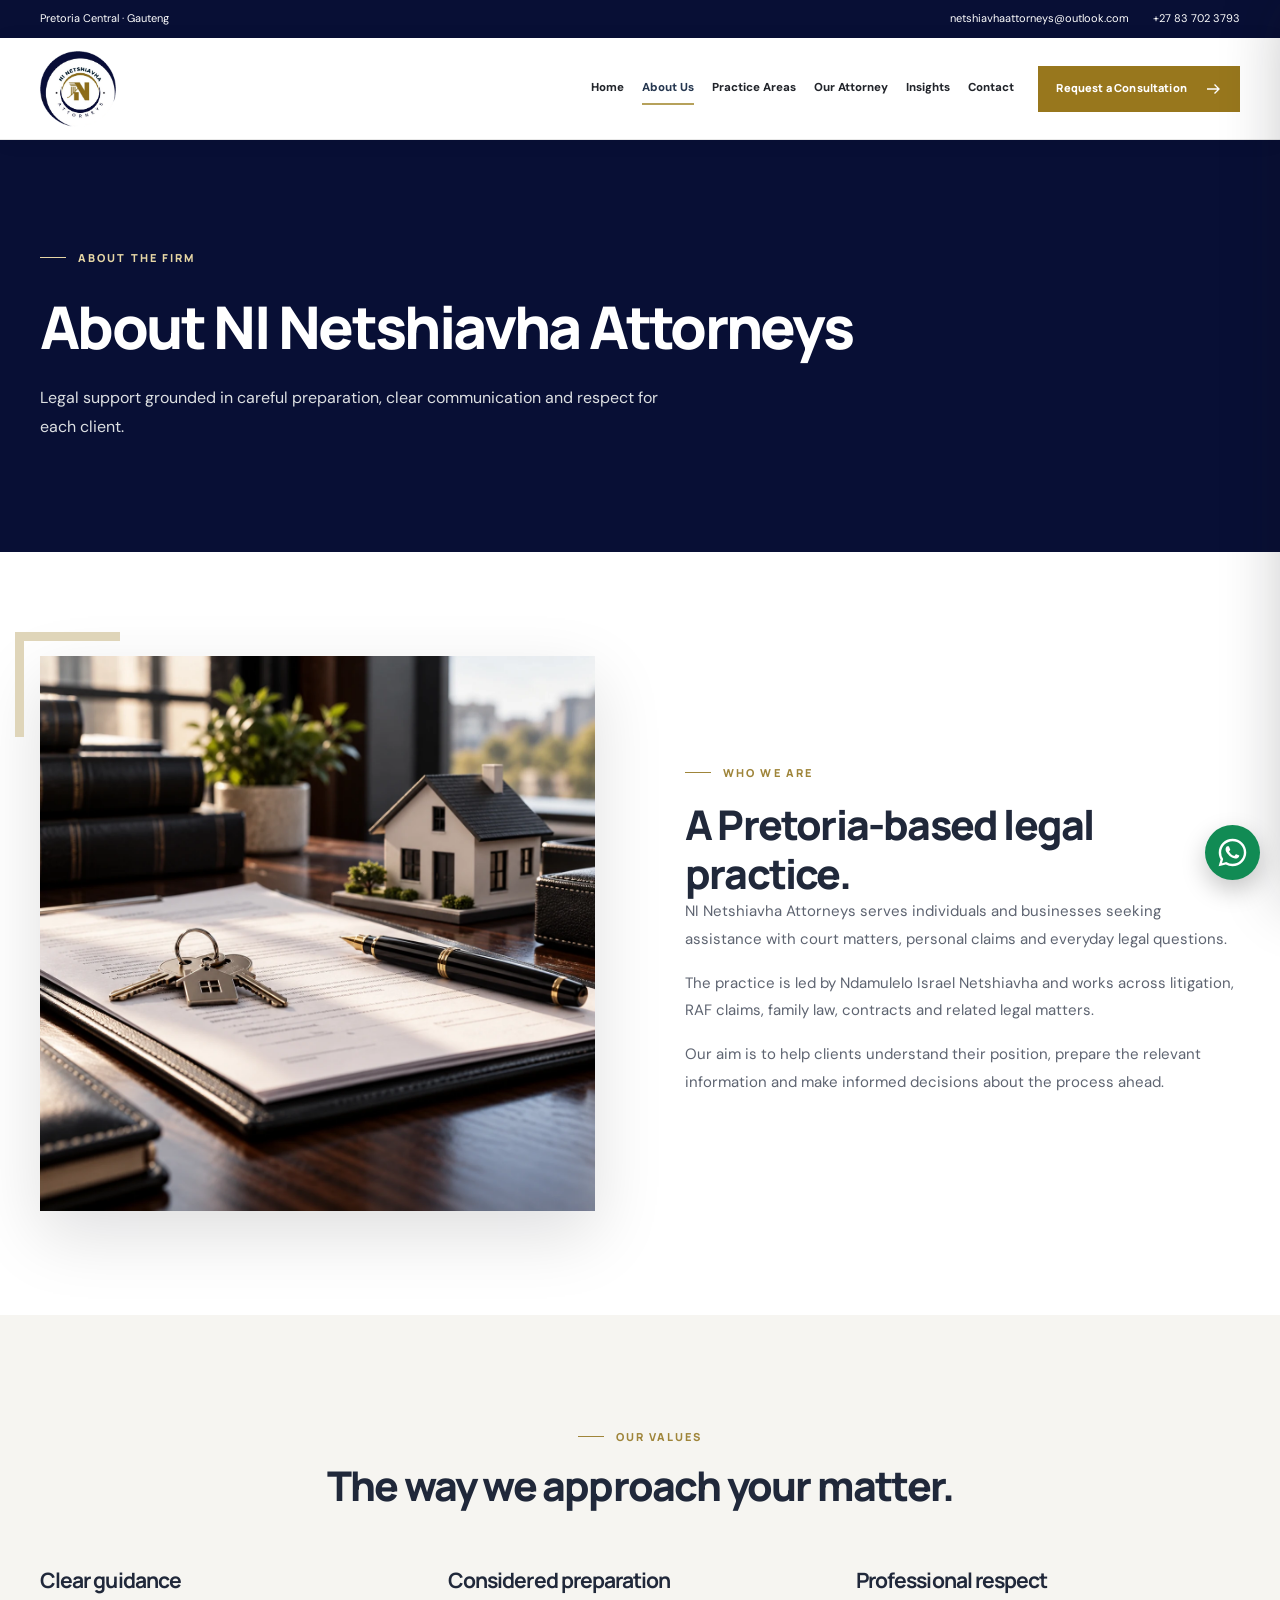
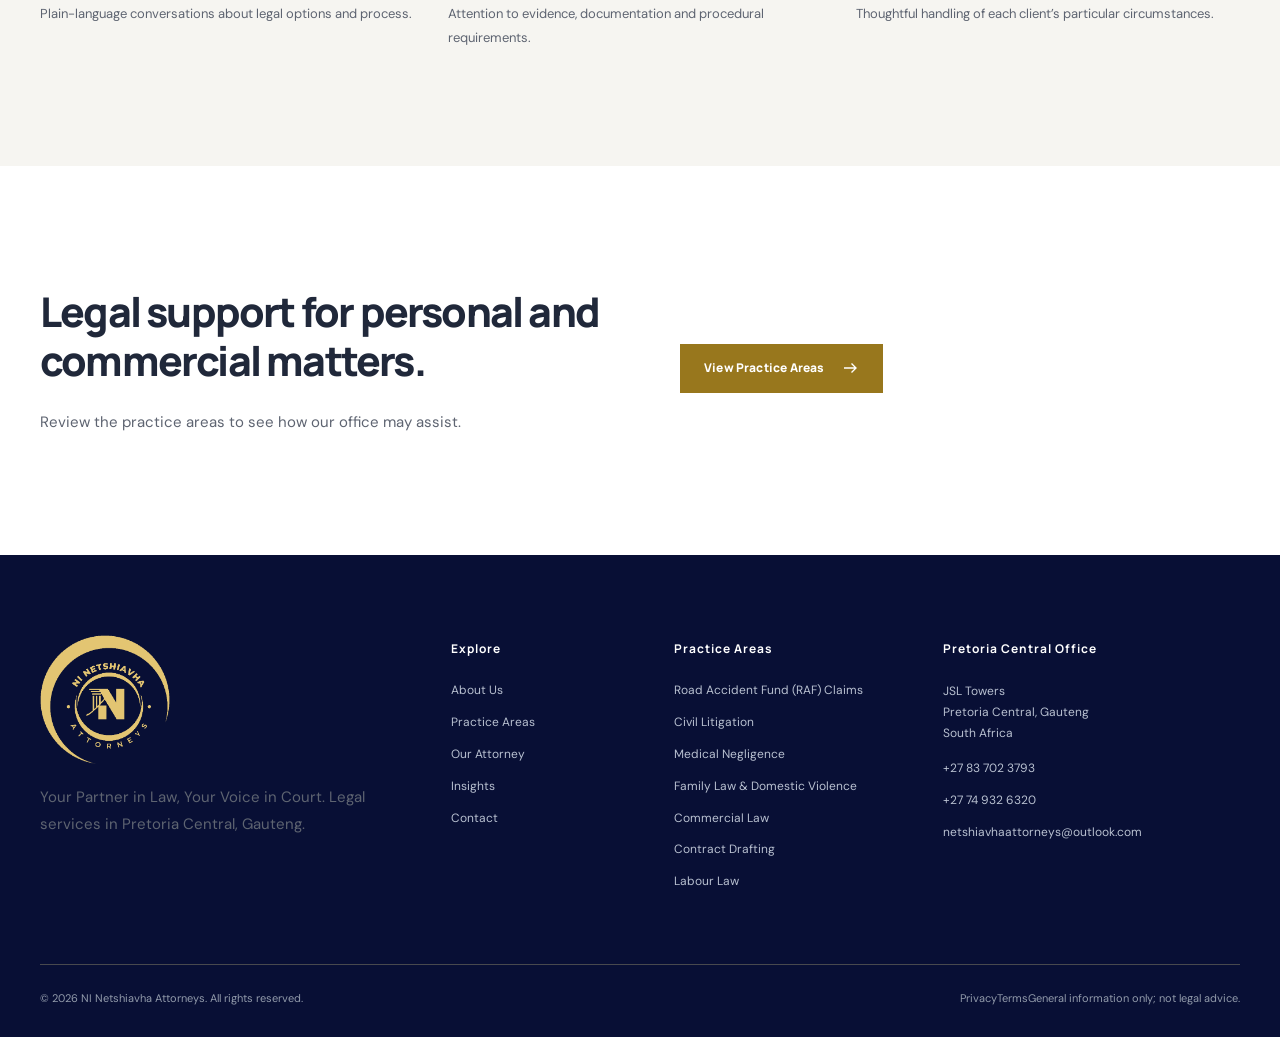
==== about/index.html @ 52de2ee1 "Fix website deployment structure" ====
<!DOCTYPE html>

<html lang="en-ZA"><head><meta charset="utf-8"/><meta content="width=device-width,initial-scale=1" name="viewport"/><meta content="#080f35" name="theme-color"/><title>About NI Netshiavha Attorneys | Pretoria</title><meta content="Learn about NI Netshiavha Attorneys, a Pretoria Central law practice led by Ndamulelo Israel Netshiavha." name="description"/><meta content="noindex,follow,max-image-preview:large" name="robots"/><link href="https://ni-netshiavha-attorneys.vercel.app/about/" rel="canonical"/><meta content="About NI Netshiavha Attorneys | Pretoria" property="og:title"/><meta content="Learn about NI Netshiavha Attorneys, a Pretoria Central law practice led by Ndamulelo Israel Netshiavha." property="og:description"/><meta content="website" property="og:type"/><meta content="https://ni-netshiavha-attorneys.vercel.app/about/" property="og:url"/><meta content="https://ni-netshiavha-attorneys.vercel.app/assets/ni-netshiavha-social-preview.jpg" property="og:image"/><meta content="summary_large_image" name="twitter:card"/><link href="/assets/favicon.png" rel="icon" type="image/png"/><link href="https://images.pexels.com" rel="preconnect"/><link href="https://fonts.googleapis.com" rel="preconnect"/><link crossorigin="" href="https://fonts.gstatic.com" rel="preconnect"/><link href="/assets/site.css" rel="stylesheet"/><script defer="" src="/assets/site.js"></script><script type="application/ld+json">{"@context": "https://schema.org", "@type": "LegalService", "name": "NI Netshiavha Attorneys", "url": "https://ni-netshiavha-attorneys.vercel.app", "telephone": "+27837023793", "email": "netshiavhaattorneys@outlook.com", "image": "https://ni-netshiavha-attorneys.vercel.app/assets/ni-netshiavha-social-preview.jpg", "logo": "https://ni-netshiavha-attorneys.vercel.app/assets/logo-header-transparent.png", "address": {"@type": "PostalAddress", "streetAddress": "JSL Towers, Pretoria Central", "addressLocality": "Pretoria", "addressRegion": "Gauteng", "addressCountry": "ZA"}, "areaServed": "Pretoria and Gauteng"}</script><meta content="1200" property="og:image:width"/><meta content="630" property="og:image:height"/><meta content="NI Netshiavha Attorneys logo and principal attorney portrait" property="og:image:alt"/><meta content="https://ni-netshiavha-attorneys.vercel.app/assets/ni-netshiavha-social-preview.jpg" name="twitter:image"/><meta content="About NI Netshiavha Attorneys | Pretoria" name="twitter:title"/><meta content="Learn about NI Netshiavha Attorneys, a Pretoria Central law practice led by Ndamulelo Israel Netshiavha." name="twitter:description"/></head><body><a class="skip-link" href="#main">Skip to content</a>
<div class="topbar"><div class="container topbar-inner"><span class="topbar-address">Pretoria Central · Gauteng</span><div class="topbar-links"><a href="mailto:netshiavhaattorneys@outlook.com">netshiavhaattorneys@outlook.com</a><a href="tel:+27837023793">+27 83 702 3793</a></div></div></div>
<header class="nav-shell"><div class="container nav-inner"><a aria-label="NI Netshiavha Attorneys homepage" class="brand" href="/"><img alt="NI Netshiavha Attorneys logo" height="76" src="/assets/logo-header-transparent.png" width="100"/></a><nav aria-label="Main navigation" class="nav-links"><a class="nav-link" href="/">Home</a><a aria-current="page" class="nav-link active" href="/about/">About Us</a><a class="nav-link" href="/practice-areas/">Practice Areas</a><a class="nav-link" href="/our-attorney/">Our Attorney</a><a class="nav-link" href="/insights/">Insights</a><a class="nav-link" href="/contact/">Contact</a></nav><a class="btn btn-gold nav-cta" href="/contact/">Request a Consultation <svg aria-hidden="true" fill="none" height="18" stroke="currentColor" stroke-width="1.8" viewbox="0 0 24 24" width="18" xmlns="http://www.w3.org/2000/svg"><path d="M4 12h16m-6-6 6 6-6 6"></path></svg></a><button aria-controls="mobile-panel" aria-expanded="false" aria-label="Open navigation" class="menu-open" data-mobile-open="" type="button">☰</button></div></header>
<div class="mobile-backdrop" id="mobile-backdrop"></div><nav aria-hidden="true" aria-label="Mobile navigation" class="mobile-panel" id="mobile-panel" inert=""><div class="mobile-head"><img alt="NI Netshiavha Attorneys logo" height="76" src="/assets/logo-header-transparent.png" width="100"/><button aria-label="Close navigation" data-mobile-close="" type="button">×</button></div><div class="mobile-links"><a href="/">Home</a><a href="/about/">About Us</a><a href="/practice-areas/">Practice Areas</a><a href="/our-attorney/">Our Attorney</a><a href="/insights/">Insights</a><a href="/contact/">Contact</a></div><a class="btn btn-gold mobile-cta" href="/contact/">Contact the Firm <svg aria-hidden="true" fill="none" height="18" stroke="currentColor" stroke-width="1.8" viewbox="0 0 24 24" width="18" xmlns="http://www.w3.org/2000/svg"><path d="M4 12h16m-6-6 6 6-6 6"></path></svg></a></nav>
<main id="main"><section class="page-hero"><div class="container"><span class="eyebrow eyebrow-light">ABOUT THE FIRM</span><h1>About NI Netshiavha Attorneys</h1><p>Legal support grounded in careful preparation, clear communication and respect for each client.</p></div></section><section class="section"><div class="container"><div class="intro-grid"><div class="intro-picture"><img alt="Illustrative legal documents and reference materials" loading="lazy" src="/assets/intro-legal-documents.webp"/></div><div class="intro-copy"><span class="eyebrow">WHO WE ARE</span><h2>A Pretoria-based legal practice.</h2><p>NI Netshiavha Attorneys serves individuals and businesses seeking assistance with court matters, personal claims and everyday legal questions.</p><p>The practice is led by Ndamulelo Israel Netshiavha and works across litigation, RAF claims, family law, contracts and related legal matters.</p><p>Our aim is to help clients understand their position, prepare the relevant information and make informed decisions about the process ahead.</p></div></div></div></section><section class="section cream"><div class="container"><div class="section-heading centered"><span class="eyebrow">OUR VALUES</span><h2>The way we approach your matter.</h2><p></p></div><div class="three-values"><div><h3>Clear guidance</h3><p>Plain-language conversations about legal options and process.</p></div><div><h3>Considered preparation</h3><p>Attention to evidence, documentation and procedural requirements.</p></div><div><h3>Professional respect</h3><p>Thoughtful handling of each client’s particular circumstances.</p></div></div></div></section><section class="section"><div class="container"><div class="two-column"><div><h2>Legal support for personal and commercial matters.</h2><p>Review the practice areas to see how our office may assist.</p></div><div><a class="btn btn-gold" href="/practice-areas/">View Practice Areas <svg aria-hidden="true" fill="none" height="18" stroke="currentColor" stroke-width="1.8" viewbox="0 0 24 24" width="18" xmlns="http://www.w3.org/2000/svg"><path d="M4 12h16m-6-6 6 6-6 6"></path></svg></a></div></div></div></section></main>
<footer class="site-footer"><div class="container"><div class="footer-grid"><div><a class="footer-logo" href="/"><img alt="NI Netshiavha Attorneys logo" height="105" loading="lazy" src="/assets/logo-footer-transparent.png" width="300"/></a><p>Your Partner in Law, Your Voice in Court. Legal services in Pretoria Central, Gauteng.</p></div><div><h3>Explore</h3><div class="footer-links"><a href="/about/">About Us</a><a href="/practice-areas/">Practice Areas</a><a href="/our-attorney/">Our Attorney</a><a href="/insights/">Insights</a><a href="/contact/">Contact</a></div></div><div><h3>Practice Areas</h3><div class="footer-links"><a href="/practice-areas/#raf">Road Accident Fund (RAF) Claims</a><a href="/practice-areas/#civil">Civil Litigation</a><a href="/practice-areas/#medical">Medical Negligence</a><a href="/practice-areas/#family">Family Law &amp; Domestic Violence</a><a href="/practice-areas/#commercial">Commercial Law</a><a href="/practice-areas/#contracts">Contract Drafting</a><a href="/practice-areas/#labour">Labour Law</a></div></div><div class="footer-location"><h3>Pretoria Central Office</h3><address>JSL Towers<br/>Pretoria Central, Gauteng<br/>South Africa</address><div class="footer-links" style="margin-top:15px"><a href="tel:+27837023793">+27 83 702 3793</a><a href="tel:+27749326320">+27 74 932 6320</a><a href="mailto:netshiavhaattorneys@outlook.com">netshiavhaattorneys@outlook.com</a></div></div></div><div class="footer-bottom"><span>© 2026 NI Netshiavha Attorneys. All rights reserved.</span><span class="footer-legal"><a href="/privacy/">Privacy</a><a href="/terms/">Terms</a><span>General information only; not legal advice.</span></span></div></div></footer>
<a aria-label="WhatsApp NI Netshiavha Attorneys" class="floating-whatsapp" href="https://wa.me/27837023793?text=Good%20day%2C%20I%20would%20like%20to%20enquire%20about%20legal%20services." rel="noopener noreferrer" target="_blank" title="WhatsApp NI Netshiavha Attorneys"><svg aria-hidden="true" viewbox="0 0 32 32" xmlns="http://www.w3.org/2000/svg"><path d="M16 .8C7.61.8.8 7.59.8 15.98c0 2.69.7 5.31 2.03 7.62L.7 31.3l7.91-2.08a15.15 15.15 0 0 0 7.37 1.88h.01c8.38 0 15.2-6.82 15.2-15.2 0-4.06-1.58-7.88-4.46-10.76A15.07 15.07 0 0 0 16 .8Zm0 27.73a12.54 12.54 0 0 1-6.39-1.75l-.46-.27-4.7 1.23 1.25-4.58-.3-.47a12.5 12.5 0 0 1-1.93-6.7C3.47 9.08 9.08 3.47 16 3.47a12.45 12.45 0 0 1 8.87 3.68 12.48 12.48 0 0 1 3.67 8.86c0 6.91-5.62 12.52-12.54 12.52Zm6.88-9.38c-.38-.19-2.23-1.1-2.58-1.23-.34-.13-.59-.19-.84.19s-.96 1.23-1.18 1.49-.44.29-.82.1a10.32 10.32 0 0 1-3.04-1.88 11.39 11.39 0 0 1-2.1-2.61c-.22-.38-.02-.58.16-.77.17-.17.38-.44.57-.66s.25-.38.38-.63.06-.47-.03-.66c-.1-.19-.85-2.04-1.16-2.8-.3-.74-.61-.64-.84-.65l-.71-.01c-.25 0-.66.1-1.01.47-.34.38-1.32 1.29-1.32 3.13s1.35 3.62 1.53 3.87a14.37 14.37 0 0 0 5.51 4.89c1.03.45 1.84.72 2.48.93 1.04.33 1.98.29 2.72.18.83-.13 2.23-.91 2.55-1.79.31-.88.31-1.64.22-1.8-.09-.16-.34-.25-.72-.44Z" fill="currentColor"></path></svg><span aria-hidden="true" class="whatsapp-tooltip">WhatsApp Us</span></a><button aria-label="Back to top" class="scroll-top" title="Back to top" type="button">↑</button></body></html>
---- assets/site.css ----
@import url('https://fonts.googleapis.com/css2?family=DM+Sans:wght@400;500;600;700&family=Manrope:wght@400;500;600;700;800&display=swap');
:root{--navy:#080f35;--navy-deep:#050b26;--navy-soft:#172154;--gold:#98771d;--gold-light:#e5cd86;--red:#98771d;--ink:#171b21;--body:#58616d;--line:#e7e9ec;--cream:#f5f6f7;--white:#fff;--shadow:0 24px 65px rgba(10,13,18,.14)}
*,*::before,*::after{box-sizing:border-box}html{scroll-behavior:smooth;scroll-padding-top:110px}body{margin:0;background:#fff;color:var(--ink);font:400 15px/1.78 'DM Sans',Arial,sans-serif;-webkit-font-smoothing:antialiased}body.nav-open{overflow:hidden}img{max-width:100%;display:block}button,input,textarea,select{font:inherit}button{cursor:pointer}a{color:inherit;text-decoration:none}::selection{background:#e0e3e6;color:#1a1c20}:focus-visible{outline:3px solid #525862;outline-offset:4px}.container{width:min(100% - 72px,1200px);margin-inline:auto}.skip-link{position:absolute;top:-100px;left:10px;z-index:1000;color:#fff;background:var(--navy);padding:9px 17px}.skip-link:focus{top:8px}h1,h2,h3,h4,p{margin-top:0}h1,h2,h3{font-family:Manrope,Arial,sans-serif;letter-spacing:-.044em;line-height:1.2}h1{font-size:clamp(44px,5.1vw,74px);font-weight:800}h2{font-size:clamp(30px,3.2vw,48px);font-weight:800}h3{font-size:clamp(17px,1.65vw,23px)}p{color:var(--body)}.centered{text-align:center}.section{padding:104px 0}.cream{background:var(--cream)}.section-heading{margin-bottom:42px;max-width:770px}.section-heading.centered{margin-inline:auto}.section-heading h2{margin:15px 0 15px}.section-heading p{margin:0;font-size:16px;line-height:1.78}.eyebrow{display:inline-flex;align-items:center;gap:12px;color:var(--gold);font-size:11px;font-family:Manrope,Arial,sans-serif;font-weight:800;letter-spacing:2.1px;text-transform:uppercase;line-height:1.55}.eyebrow::before{content:"";width:26px;flex:0 0 26px;height:1px;background:currentColor}.eyebrow-light{color:var(--gold-light)}.accent-line{width:57px;height:3px;background:var(--gold);margin:24px 0}.btn{display:inline-flex;align-items:center;justify-content:center;gap:17px;padding:14px 23px;min-height:49px;font-size:12px;font-weight:800;letter-spacing:.015em;font-family:Manrope,Arial,sans-serif;line-height:1.3;text-align:center;border:1px solid transparent;transition:background .2s,transform .2s,border-color .2s;white-space:normal}.btn:hover{transform:translateY(-2px)}.btn svg{flex:none}.btn-gold{background:#20252c;border-color:#20252c;color:#fff}.btn-gold:hover{background:#171b20;border-color:#171b20;color:#fff}.btn-navy{color:#fff;background:var(--navy);border-color:var(--navy)}.btn-navy:hover{background:#343943}.btn-outline{border-color:#fff9;color:#fff;background:#ffffff08}.btn-outline:hover{background:#ffffff1d}.text-link{display:inline-flex;align-items:center;gap:13px;color:#22252b;font-size:12px;font-weight:800;font-family:Manrope,Arial,sans-serif;border-bottom:1px solid var(--gold);padding-bottom:6px}.text-link:hover{color:#20252c}.text-link svg{width:16px}.section-action{margin-top:38px}
/* Reference site navigation: restrained utility bar, white main navigation */
.topbar{background:#101215;color:#e0e2ea;font-size:11px}.topbar-inner{min-height:38px;display:flex;justify-content:space-between;align-items:center;gap:18px}.topbar-address,.topbar-links,.topbar-links a{display:inline-flex;align-items:center;gap:7px}.topbar svg{height:15px;width:15px;color:#c8ccd1}.topbar-links{gap:24px}.topbar-links a:hover{color:#c8ccd1}.nav-shell{position:sticky;top:0;background:#fff;z-index:80;box-shadow:0 2px 20px #181b200e}.nav-inner{min-height:101px;display:flex;align-items:center;gap:24px}.brand{display:flex;align-items:center;flex:0 0 260px;width:260px}.brand img{width:260px;height:auto;max-height:80px;object-fit:contain}.nav-links{display:flex;gap:18px;margin-left:auto;align-items:center}.nav-link{font-size:11.5px;font-weight:800;color:#22252b;white-space:nowrap;position:relative;padding:12px 0}.nav-link::after{content:"";position:absolute;bottom:6px;left:0;right:100%;height:2px;background:var(--gold);transition:right .2s}.nav-link.active::after,.nav-link:hover::after{right:0}.nav-link.active{color:#20252c}.nav-cta{padding:13px 17px;min-height:44px;white-space:nowrap;font-size:11px}.menu-open{display:none;background:transparent;border:1px solid #e3e3e3;color:var(--navy);width:44px;height:44px;align-items:center;justify-content:center;margin-left:auto}.mobile-backdrop{position:fixed;inset:0;background:#101215b3;z-index:85;visibility:hidden;opacity:0;transition:opacity .2s,visibility .2s}.mobile-backdrop.visible{opacity:1;visibility:visible}.mobile-panel{position:fixed;right:0;top:0;bottom:0;z-index:90;display:block;width:min(89vw,380px);padding:24px;background:white;overflow-y:auto;transform:translateX(105%);box-shadow:-15px 0 60px #1012153d;transition:transform .23s}.mobile-panel.open{transform:translateX(0)}.mobile-head{display:flex;align-items:center;justify-content:space-between;gap:12px;padding-bottom:25px;border-bottom:1px solid var(--line)}.mobile-head img{width:175px;height:auto}.mobile-head button{background:#eff0f2;border:0;color:var(--navy);font-size:26px;line-height:1;width:39px;height:39px}.mobile-links{display:flex;flex-direction:column;margin:14px 0 27px}.mobile-links a{padding:13px 3px;border-bottom:1px solid #efeee9;font-size:14px;font-weight:700}.mobile-cta{width:100%}
/* Full-bleed image and text overlay */
.hero{min-height:665px;background:#111318;color:#fff;position:relative;isolation:isolate;display:flex;align-items:center;overflow:hidden}.hero::before{content:"";position:absolute;z-index:-2;inset:0;background-image:linear-gradient(90deg,rgba(5,14,32,.98) 0%,rgba(6,16,36,.94) 31%,rgba(7,19,41,.79) 57%,rgba(5,14,31,.15) 100%),var(--hero-image);background-position:center;background-size:cover}.hero::after{content:"";position:absolute;z-index:-1;inset:0;background:linear-gradient(0deg,rgba(4,12,30,.39),transparent 24%)}.hero-inner{width:min(100% - 72px,1200px);padding:88px 0 119px}.hero-copy{max-width:725px}.hero h1{color:#fff;margin:24px 0 27px;line-height:1.15}.hero h1 em{color:var(--gold-light);font-style:normal}.hero-copy p{color:#d8dade;max-width:570px;font-size:16px;line-height:1.85}.hero-actions{display:flex;gap:14px;flex-wrap:wrap;margin-top:34px}.hero-bottom{position:absolute;left:0;right:0;bottom:0;color:#e8eaf0;border-top:1px solid #fff3}.hero-bottom-inner{min-height:60px;display:flex;align-items:center;justify-content:space-between;gap:20px}.hero-notes{display:flex;align-items:center;gap:28px;font-size:11px}.hero-notes span{display:flex;align-items:center;gap:9px}.hero-notes span::before{content:"";height:6px;width:6px;background:var(--gold-light);border-radius:50%}.scroll-cue{font-weight:700;letter-spacing:1.4px;font-size:10px;white-space:nowrap}
/* Reference intro portrait treatment */
.intro-grid{display:grid;grid-template-columns:minmax(0,1fr) minmax(0,1fr);gap:90px;align-items:center}.intro-picture{position:relative;min-width:0}.intro-picture>img{width:100%;height:auto;aspect-ratio:1/1;object-fit:cover;object-position:center 18%;box-shadow:var(--shadow)}.intro-picture::before{content:"";position:absolute;border-top:9px solid #e9ebed;border-left:9px solid #e9ebed;left:-25px;top:-24px;height:105px;width:105px;pointer-events:none;z-index:1}.picture-stamp{position:absolute;right:-22px;bottom:-22px;background:var(--navy);padding:23px 27px;color:white;box-shadow:var(--shadow);display:flex;flex-direction:column;line-height:1.3;min-width:164px}.picture-stamp small{font-size:10px;color:var(--gold-light);letter-spacing:2px;font-weight:700}.picture-stamp strong{font:800 30px Manrope,Arial,sans-serif;margin:5px 0}.picture-stamp span{font-size:10px;color:#e5e6e7}.intro-copy h2{margin:18px 0 0}.intro-copy h3{color:var(--navy);margin-bottom:14px}.intro-copy p{line-height:1.85;margin-bottom:16px}.intro-copy blockquote{font:600 16px/1.7 Manrope,Arial,sans-serif;border-left:3px solid var(--gold);padding:12px 0 12px 23px;margin:25px 0;color:#222832}
/* Image-led practice cards: no image stretching */
.practice-grid{display:grid;grid-template-columns:repeat(3,minmax(0,1fr));gap:23px}.practice-card{height:340px;min-width:0;overflow:hidden;position:relative;background:#23262b;display:block;color:#fff}.practice-card>img{position:absolute;inset:0;width:100%;height:100%;object-fit:cover;object-position:center;transition:transform .35s ease}.practice-card:hover>img{transform:scale(1.055)}.practice-shade{position:absolute;inset:0;background:linear-gradient(180deg,#1012150a 15%,#101215d5 70%,#101215ee 100%)}.practice-card-text{position:absolute;bottom:0;left:0;right:0;padding:27px 27px 25px}.card-number{font-size:10px;letter-spacing:2.2px;color:var(--gold-light);font-weight:700}.practice-card h3{font-size:19px;color:white;margin:9px 0 7px}.practice-card p{font-size:12px;line-height:1.5;color:#e3e8f0;max-width:285px;margin-bottom:0}.card-arrow{position:absolute;bottom:27px;right:24px}.card-arrow svg{width:19px;height:19px;color:#c8ccd1}
.purpose-grid{display:grid;grid-template-columns:1fr 1.08fr;gap:95px;align-items:start}.purpose-grid h2{margin:18px 0 23px}.purpose-grid>div>p{font-size:16px;max-width:440px}.value-grid{display:grid;grid-template-columns:1fr 1fr;gap:32px 40px}.value-grid>div{border-top:1px solid var(--line);padding-top:16px}.value-grid span,.three-values span{font-size:12px;color:var(--gold);font-weight:800;letter-spacing:2px}.value-grid h3{margin:10px 0 8px;font-size:17px}.value-grid p{font-size:13px;line-height:1.7}.two-column{display:grid;grid-template-columns:minmax(0,1fr) minmax(0,1fr);gap:80px;align-items:center}.two-column>div{min-width:0}.two-column h2{margin:17px 0 23px}.two-column p{font-size:15px;line-height:1.9}.two-column .btn{margin-top:15px}.section-navy{background:var(--navy);color:#fff}.section-navy h2{color:#fff}.section-navy p{color:#d4dce9}.decorative-photo,.picture-frame{width:100%;overflow:hidden}.decorative-photo img{width:100%;height:auto;aspect-ratio:6/4;object-fit:cover}.picture-frame img{width:100%;height:auto;aspect-ratio:1.19/1;object-fit:cover}.insight-grid{display:grid;grid-template-columns:repeat(3,minmax(0,1fr));gap:25px}.insight-card{min-width:0;border:1px solid #e7e5e0;background:white;padding:26px}.insight-image{display:block;overflow:hidden;background:#e4e4e0}.insight-image img{width:100%;height:auto;aspect-ratio:4/3;object-fit:cover;object-position:center;transition:transform .3s}.insight-image:hover img{transform:scale(1.04)}.insight-copy{padding-top:17px}.overline{font-family:Manrope,Arial,sans-serif;font-size:10px;letter-spacing:1.8px;color:#20252c;font-weight:800}.insight-copy h3{font-size:20px;margin:23px 0 12px;line-height:1.35}.insight-copy h3 a:hover{color:#171b20}.insight-copy p{font-size:13px;line-height:1.8;min-height:53px}.insight-copy .text-link{margin-top:9px}
/* Inner pages */
.page-hero{background:radial-gradient(circle at 83% 32%,#31353b 0%,transparent 42%),linear-gradient(120deg,#181b20,#222830);color:white;padding:100px 0 95px}.page-hero h1{max-width:830px;font-size:clamp(40px,4.6vw,64px);margin:25px 0 22px}.page-hero p{color:#cdd5e3;max-width:630px;font-size:16px}.three-values{display:grid;grid-template-columns:repeat(3,minmax(0,1fr));gap:24px}.three-values article{background:#fff;padding:32px;min-width:0;border:1px solid var(--line)}.three-values h3{margin:15px 0 10px}.three-values p{font-size:13px}.reverse{direction:rtl}.reverse>*{direction:ltr}.jump-chips{display:flex;gap:12px;flex-wrap:wrap;justify-content:center;margin-top:35px}.jump-chips a{border:1px solid #DED6DA;color:#242b34;font-size:12px;font-weight:700;padding:8px 13px}.jump-chips a:hover{background:var(--navy);color:white}.practice-detail{padding:85px 0;scroll-margin-top:115px}.detail-grid{display:grid;grid-template-columns:minmax(0,1fr) minmax(0,1fr);align-items:center;gap:80px}.detail-grid.reverse{direction:rtl}.detail-grid.reverse>*{direction:ltr}.detail-photo img{width:100%;height:auto;aspect-ratio:5/4;object-fit:cover;object-position:center}.detail-copy h2{margin:16px 0 15px}.detail-copy h3{font-size:18px;font-weight:700;letter-spacing:-.018em;margin-bottom:16px;color:#343b44}.detail-copy>p{line-height:1.8}.detail-topics{font-size:12px;font-weight:700;color:#3a3c40;border-left:3px solid var(--gold);padding-left:17px;margin:25px 0!important}.profile-layout{display:grid;grid-template-columns:.9fr 1.1fr;gap:88px;align-items:center}.profile-photo{position:relative}.profile-photo>img{width:100%;height:auto;aspect-ratio:1/1;object-fit:cover;box-shadow:var(--shadow)}.profile-body h2{margin:18px 0 6px}.profile-role{font-weight:800;font-size:11px;letter-spacing:1.4px;color:#20252c}.profile-body p{line-height:1.85}.team-grid{display:grid;grid-template-columns:repeat(3,minmax(0,1fr));gap:24px}.team-grid article{text-align:center;background:#fff;border:1px solid var(--line);padding:35px 22px}.initials{margin:0 auto 19px;border-radius:50%;width:79px;height:79px;background:#e4edf8;color:#20262f;display:grid;place-items:center;font:800 24px Manrope,Arial,sans-serif}.team-grid article:nth-child(2) .initials{background:#F9E5EA;color:#20252c}.team-grid article:nth-child(3) .initials{background:#f6e1e5;color:#2f3237}.team-grid h3{margin:0;font-size:18px}.team-grid span{font-size:11px;text-transform:uppercase;letter-spacing:1.4px;color:#50535a}.guide-article{padding:42px 46px;background:#fff;margin:0 auto 25px;scroll-margin-top:120px;max-width:900px}.guide-article h2{font-size:30px;margin:13px 0 24px}.guide-article p{line-height:1.9}.contact-grid{display:grid;grid-template-columns:.85fr 1.15fr;gap:75px;align-items:start}.contact-copy h2{margin:17px 0 19px}.contact-copy p{margin-bottom:30px}.contact-line{display:flex;gap:16px;border-top:1px solid var(--line);padding:18px 0;align-items:flex-start}.contact-line>svg{color:#20252c;flex:none;margin-top:5px}.contact-line>div{display:flex;flex-direction:column;gap:4px;min-width:0}.contact-line strong{font-size:12px;text-transform:uppercase;letter-spacing:.8px}.contact-line a,.contact-line span{font-size:14px;overflow-wrap:anywhere}.contact-line a:hover{color:#20252c}.contact-form-shell{background:var(--cream);border:1px solid #dfe9e5;padding:35px}.contact-form-shell h3{font-size:26px;margin-bottom:6px}.contact-form-shell>p{font-size:13px}.contact-form-shell form{margin-top:22px}.contact-form-shell label{display:flex;flex-direction:column;font-size:12px;font-weight:700;gap:6px;margin-bottom:16px}.contact-form-shell input,.contact-form-shell select,.contact-form-shell textarea{border:1px solid #dcdedb;background:white;min-width:0;width:100%;padding:12px 13px;outline:none;border-radius:0;color:var(--ink)}.contact-form-shell textarea{resize:vertical}.contact-form-shell input:focus,.contact-form-shell textarea:focus,.contact-form-shell select:focus{border-color:var(--gold);box-shadow:0 0 0 2px #20252c22}.form-grid{display:grid;grid-template-columns:repeat(2,minmax(0,1fr));gap:15px}.honeypot{position:absolute;width:1px;height:1px;overflow:hidden;opacity:0;pointer-events:none}.contact-form-shell #form-status{font-size:12px;margin-top:14px;color:#555b65}.office-grid{display:grid;grid-template-columns:repeat(2,minmax(0,1fr));gap:25px}.office-card{background:#fff;border:1px solid var(--line);padding:36px;min-width:0}.office-card h3{margin:17px 0}.office-card p{display:flex;align-items:flex-start;gap:10px;font-size:14px;min-height:75px}.office-card p svg{flex:0 0 18px;margin-top:4px}.legal-copy{max-width:850px}.legal-copy h2{margin-bottom:28px}.legal-copy h3{margin-top:30px}.legal-copy a{color:#20252c;text-decoration:underline}
/* Footer and the lone circular floating contact control */
.closing{background:#101216;color:white;padding:65px 0}.closing-inner{display:flex;gap:30px;align-items:center;justify-content:space-between}.closing h2{font-size:clamp(28px,3vw,40px);margin:15px 0 10px;color:white}.closing p{color:#ccd4e3;margin:0}.closing .btn{flex:none}.site-footer{background:#222a31;color:#d1d7e1;padding:80px 0 0}.footer-grid{display:grid;grid-template-columns:1.4fr .67fr .85fr 1.15fr;gap:50px;padding-bottom:72px}.footer-logo{max-width:300px;display:block;margin-bottom:19px;background:transparent!important;border:none!important;padding:0!important}.footer-logo img{width:100%;height:auto;object-fit:contain;background:transparent}.footer-about p{font-size:13px;color:#b5bdcc;max-width:280px}.site-footer h3{font:700 12px Manrope,Arial,sans-serif;letter-spacing:1px;color:white;margin:5px 0 24px}.footer-links{display:flex;flex-direction:column;gap:12px}.footer-links a{color:#b8c0d0;font-size:12px;line-height:1.65}.footer-links a:hover,.footer-bottom a:hover{color:var(--gold-light)}.site-footer address{font-style:normal;font-size:12px;color:#b8c0d0;line-height:1.75}.site-footer address strong{color:#fff}.footer-contact{margin-top:20px}.footer-bottom{padding:24px 0 28px;display:flex;justify-content:space-between;align-items:center;gap:20px;border-top:1px solid #ffffff27;color:#929bab;font-size:11px}.footer-bottom>div{display:flex;align-items:center;gap:17px;flex-wrap:wrap}.floating-contact{position:fixed;right:23px;bottom:23px;z-index:60;display:grid;place-items:center;background:#118b54;color:#fff;border-radius:50%;width:50px;height:50px;box-shadow:0 10px 25px #0003;transition:transform .2s}.floating-contact:hover{transform:translateY(-4px)}.floating-contact svg{width:26px;height:26px}.whatsapp-tooltip{position:absolute;right:69px;white-space:nowrap;border-radius:5px;background:#232a31;color:white;padding:8px 10px;font-size:11px;font-weight:700;opacity:0;visibility:hidden;transition:opacity .2s;pointer-events:none}.floating-contact:hover .whatsapp-tooltip,.floating-contact:focus-visible .whatsapp-tooltip{opacity:1;visibility:visible}.scroll-top{position:fixed;right:27px;bottom:84px;z-index:55;border:1px solid #ECE3E6;background:#fff;color:var(--navy);width:40px;height:40px;display:none;place-items:center;box-shadow:0 6px 25px #0002}.scroll-top.show{display:grid}
@media(max-width:1200px){.nav-inner{gap:15px}.brand,.brand img{width:220px;flex-basis:220px}.nav-links{gap:13px}.nav-cta{padding:12px}.intro-grid{gap:55px}.footer-grid{gap:29px}}
@media(max-width:1050px){.nav-links,.nav-cta{display:none}.menu-open{display:flex}.nav-inner{min-height:76px}.brand,.brand img{width:228px;flex-basis:228px}.footer-grid{grid-template-columns:1.2fr 1fr 1fr;gap:35px}.footer-grid>div:last-child{grid-column:1/-1;display:grid;grid-template-columns:1fr 1fr;gap:15px}.footer-grid>div:last-child h3{grid-column:1/-1;margin-bottom:0}.footer-contact{margin:0}.intro-grid,.two-column,.detail-grid{gap:45px}.contact-grid{gap:35px}}
@media(max-width:850px){.container{width:min(100% - 46px,1200px)}.section{padding:78px 0}.hero-inner{width:min(100% - 46px,1200px);padding:84px 0 105px}.hero{min-height:610px}.hero-bottom-inner{min-height:65px}.scroll-cue{display:none}.hero-notes{flex-wrap:wrap;gap:6px 20px}.intro-grid,.two-column,.purpose-grid,.profile-layout,.contact-grid{grid-template-columns:1fr;gap:45px}.intro-picture{max-width:510px}.intro-picture>img{max-height:540px}.purpose-grid{gap:25px}.practice-grid{grid-template-columns:repeat(2,minmax(0,1fr))}.insight-grid{grid-template-columns:repeat(2,minmax(0,1fr))}.insight-card:last-child{grid-column:1/-1;max-width:470px;margin-inline:auto}.detail-grid{grid-template-columns:1fr;gap:30px}.detail-grid.reverse{direction:ltr}.detail-photo img{max-height:420px}.profile-photo{max-width:500px}.reverse{direction:ltr}.three-values{grid-template-columns:1fr 1fr}.office-grid{grid-template-columns:1fr}.office-card p{min-height:0}.page-hero{padding:80px 0}.closing-inner{align-items:flex-start;flex-direction:column}.footer-grid{grid-template-columns:1fr 1fr}.footer-grid>div:last-child{grid-column:auto;display:block}.footer-grid>div:last-child h3{margin-bottom:20px}.footer-contact{margin-top:19px}}
@media(max-width:600px){.container{width:min(100% - 36px,1200px)}h1{font-size:clamp(38px,10vw,53px)}h2{font-size:clamp(28px,7vw,39px)}.topbar{display:none}.nav-inner{min-height:70px}.brand,.brand img{width:205px;flex-basis:205px}.hero{min-height:610px}.hero::before{background-image:linear-gradient(90deg,rgba(5,14,32,.96),rgba(6,16,36,.89) 48%,rgba(7,19,41,.58)),var(--hero-image);background-position:60% center}.hero-inner{width:min(100% - 36px,1200px);padding:66px 0 160px}.hero h1{margin:18px 0 19px}.hero-copy p{font-size:14px;line-height:1.8}.hero-actions{gap:11px}.hero-actions .btn{font-size:11px;width:100%;max-width:300px}.hero-notes{font-size:10px;gap:9px 14px}.hero-bottom-inner{min-height:87px}.intro-grid{gap:48px}.intro-picture::before{left:-12px;top:-14px;height:70px;width:70px;border-width:6px}.picture-stamp{right:0;bottom:-21px;padding:15px 20px;min-width:130px}.picture-stamp strong{font-size:25px}.section{padding:68px 0}.section-heading{margin-bottom:30px}.practice-grid,.insight-grid,.three-values,.team-grid{grid-template-columns:1fr;gap:15px}.practice-card{height:315px}.insight-card{padding:19px}.insight-card:last-child{max-width:none;grid-column:auto}.insight-image img{aspect-ratio:4/3}.insight-copy h3{font-size:19px;margin-top:16px}.insight-copy p{min-height:0}.value-grid{gap:20px}.detail-grid{gap:23px}.practice-detail{padding:65px 0}.detail-photo img{aspect-ratio:1.15/1}.page-hero{padding:70px 0}.page-hero h1{font-size:clamp(36px,9vw,52px)}.profile-photo{max-width:100%}.form-grid{grid-template-columns:1fr;gap:0}.contact-form-shell{padding:22px}.guide-article{padding:26px 22px}.guide-article h2{font-size:25px}.closing{padding:54px 0}.footer-grid{grid-template-columns:1fr 1fr;gap:30px 22px;padding-bottom:40px}.footer-about{grid-column:1/-1}.footer-grid>div:last-child{grid-column:1/-1}.footer-bottom{flex-direction:column;align-items:start}.floating-contact{width:60px;height:60px;right:15px;bottom:15px}.floating-contact svg{width:31px;height:31px}.scroll-top{right:23px;bottom:88px}.whatsapp-tooltip{display:none}}
@media(max-width:390px){.brand,.brand img{width:183px;flex-basis:183px}.container{width:min(100% - 30px,1200px)}.hero-actions .btn{max-width:none}.value-grid{grid-template-columns:1fr}.nav-inner{gap:10px}.footer-grid{grid-template-columns:1fr}.footer-about,.footer-grid>div:last-child{grid-column:auto}.practice-card{height:296px}}
@media(prefers-reduced-motion:reduce){html{scroll-behavior:auto}*,*::before,*::after{transition-duration:0s!important;animation-duration:0s!important}}

/* House template colour variables */
:root{--navy:#181b20;--navy-deep:#242a2c;--navy-soft:#3e454b;--gold:#5b6067;--gold-light:#d9dde0;--red:#4b4e55;--ink:#2d3438;--cream:#f5f8f6}
.btn-gold{background:#6c737b;border-color:#6c737b;color:#fff}.btn-gold:hover{background:#717780;border-color:#717780}
.nav-link.active,.text-link{color:#474e54}.nav-link::after,.accent-line,.hero-notes span::before{background:#a9aeb4}
.hero em{color:#e9ebee}.eyebrow{color:#5b6067}.eyebrow-light{color:#e0e4e8}
.intro-picture::before{border-color:#c9dcd5}.picture-stamp{background:#282f33}
.nav-shell{border-bottom:1px solid #d8e5dd}.site-footer{background:#20292e}.footer-bottom{border-color:#51575d}
.footer-logo img{max-height:130px;object-fit:contain;object-position:left}
.floating-whatsapp{position:fixed;right:23px;bottom:23px;z-index:60;width:50px;height:50px;background:#118b54;border-radius:50%;display:grid;place-items:center;box-shadow:0 10px 25px rgba(0,0,0,.20);transition:transform .2s ease;color:#fff}
.floating-whatsapp:hover{transform:translateY(-4px)}.floating-whatsapp svg{width:26px;height:26px;color:#fff}
.floating-whatsapp .whatsapp-tooltip{right:74px;white-space:nowrap}
@media(max-width:600px){.floating-whatsapp{width:60px;height:60px;right:15px;bottom:15px}.floating-whatsapp svg{width:33px;height:33px}.scroll-top{bottom:90px}}
/* Keep images proportional: never distort the portraits or photographic cards */
.intro-picture>img,.profile-photo>img,.detail-photo img,.insight-image img,.decorative-photo img,.picture-frame img{width:100%;height:auto;object-fit:cover}
.practice-card>img{width:100%;height:100%;object-fit:cover}
.brand{flex-basis:285px;width:285px}.brand img{max-width:285px;width:100%;max-height:78px;object-fit:contain;object-position:left}
.mobile-head img{width:235px;max-height:90px;object-fit:contain}
@media(max-width:1180px){.brand{flex-basis:235px;width:235px}.brand img{max-width:235px}}
@media(max-width:950px){.brand{flex-basis:260px;width:260px}.brand img{max-width:260px}}
@media(max-width:420px){.brand{flex-basis:210px;width:210px}.brand img{max-width:210px}.hero-notes span:nth-child(n+2){display:none}}
@media(prefers-reduced-motion:reduce){.floating-whatsapp{transition:none}}

/* Layout-specific components and phone/tablet safeguards */
.values-grid{display:grid;grid-template-columns:repeat(2,minmax(0,1fr));gap:24px}
.values-grid>div{border-top:1px solid #d7e5df;padding:25px 0 5px;min-width:0}
.values-grid strong{display:block;font:800 13px Manrope,Arial,sans-serif;color:#b8bcc0;margin-bottom:9px}
.values-grid h3{font-size:19px;margin:0 0 10px}.values-grid p{font-size:14px}
.service-pills{display:grid;grid-template-columns:repeat(2,minmax(0,1fr));gap:14px}
.service-pills a{display:flex;align-items:center;justify-content:space-between;gap:14px;border:1px solid #d5e7df;background:#fff;padding:19px 22px;font-size:14px;font-weight:700;color:#2c3036;transition:border-color .2s}
.service-pills a:hover{border-color:#5b6067}.service-pills svg{flex-shrink:0;color:#5b6067}
.contact-layout{display:grid;grid-template-columns:minmax(0,1fr) minmax(0,1fr);gap:74px;align-items:start}
.contact-copy h2{margin:16px 0 18px}.contact-copy>p{max-width:495px}
.contact-details{display:grid;gap:19px;margin:32px 0}.contact-details>div{border-bottom:1px solid #e1e8e4;padding-bottom:17px;display:grid;gap:6px}
.contact-details strong{display:block;color:#2c3036;font-size:12px;letter-spacing:.4px}
.contact-details a{font-size:17px;font-weight:700;color:#5b6067;overflow-wrap:anywhere}
.contact-details span{color:#5c6473;overflow-wrap:anywhere}
.form-note{font-size:12px;margin-top:14px}
@media(max-width:950px){.contact-layout{grid-template-columns:1fr;gap:45px}}
@media(max-width:760px){.values-grid,.service-pills{grid-template-columns:1fr}.contact-form-shell{padding:25px 20px}}
@media(max-width:600px){.contact-copy h2{font-size:clamp(27px,8vw,40px)}.values-grid{gap:12px}.service-pills a{font-size:13px;padding:16px}.contact-details a{font-size:16px}}

/* Uploaded clearer portraits (2026-10-12). Use natural aspect-ratio scaling and crop, never distort. */
.intro-picture>img{object-fit:cover;object-position:center 24%;}
.profile-photo>img{object-fit:cover;object-position:center 39%;}

/* House-template visual refinements */
.topbar{background:#111318}.topbar svg{color:#c5c9cd}
.btn-gold{background:#16191e;border-color:#16191e;color:#fff}.btn-gold:hover{background:#3b424b;border-color:#3b424b}
.hero .btn-gold{background:#f4f5f6;color:#111317;border-color:#f4f5f6}.hero .btn-gold:hover{background:#d7dbdf;border-color:#d7dbdf}
.hero::before{background-image:linear-gradient(90deg,rgba(9,11,15,.97) 0%,rgba(9,11,15,.93) 32%,rgba(9,11,15,.67) 58%,rgba(9,11,15,.14) 100%),var(--hero-image)}
.nav-shell{box-shadow:0 2px 20px rgba(20,20,20,.05)}
.brand{flex-basis:222px;width:222px}.brand img{width:222px;max-height:85px}
.footer-logo img{max-width:250px;width:100%;height:auto;object-fit:contain}
.intro-picture>img,.decorative-photo img,.detail-photo img,.insight-image img,.profile-photo img{display:block;max-width:100%;width:100%;height:100%;object-fit:cover;object-position:center;}
.intro-picture>img{aspect-ratio:1/1;object-position:center 17%}
.detail-photo,.decorative-photo,.profile-photo{overflow:hidden}
.detail-photo img{aspect-ratio:1 / .9}
.profile-photo img{object-position:center top;}
.insight-image img{aspect-ratio:1.36/1;object-fit:cover}
.picture-stamp{background:#191c20}.picture-stamp small{color:#e1e3e7}
.eyebrow-light,.hero h1 em{color:#e7e9ec}
.practice-card{background:#171b20}
.floating-whatsapp{background:#118b54 !important;border:0 !important;box-shadow:0 10px 25px rgba(0,0,0,.17) !important}
.floating-whatsapp svg{fill:#fff !important;color:#fff !important}
.contact-details a{overflow-wrap:anywhere}
@media(max-width:950px){.brand,.brand img{max-width:200px;width:200px;flex-basis:auto}}
@media(max-width:600px){.hero::before{background-image:linear-gradient(90deg,rgba(9,11,15,.88),rgba(9,11,15,.72)),var(--hero-image);background-position:center}.brand,.brand img{max-width:160px;width:160px}.intro-picture>img{aspect-ratio:4 / 4.3}}

/* House-template monochrome defaults. */
:root{--navy:#18191c;--navy-deep:#101113;--navy-soft:#41444b;--gold:#35373d;--gold-light:#e3e4e7;--red:#37393d;--ink:#16181c;--body:#555d65;--line:#e2e3e6;--cream:#f5f5f5;--white:#fff;--shadow:0 24px 65px rgba(5,8,12,.13)}
body{color:var(--ink)}.topbar{background:#111316;color:#e8e9eb}.topbar svg{color:#f6f6f6}.nav-shell{background:#fff;border-bottom:1px solid #e7e7e7}
.nav-link.active,.text-link,.eyebrow,.card-number{color:#383d45}.nav-link:after,.accent-line,.hero-notes span:before{background:#858a91}
.btn-gold{background:#202227;border-color:#202227;color:#fff}.btn-gold:hover{background:#454a50;border-color:#454a50;color:#fff}
.btn-navy{background:#24262b;border-color:#24262b;color:#fff}.btn-navy:hover{background:#424750;border-color:#424750}
.hero{background:#15171a}.hero:before,.hero::before{background-image:linear-gradient(90deg,rgba(8,11,15,.97) 0%,rgba(10,13,17,.90) 35%,rgba(12,14,16,.71) 58%,rgba(15,15,15,.18) 100%),var(--hero-image);background-size:cover;background-position:center}
.hero h1 em,.hero .eyebrow-light,.eyebrow-light{color:#e4e6e7}
.hero .btn-gold{background:#f2f2f2;border-color:#f2f2f2;color:#18191c}.hero .btn-gold:hover{background:#d8d8d8;color:#151515}
.page-hero{background:radial-gradient(circle at 78% 20%,#484d52 0%,transparent 42%),linear-gradient(120deg,#121316,#292e34)}
.page-hero p{color:#dcdfe2}.site-footer{background:#17191e;color:#d9dde2}.footer-bottom{border-color:#48494e}.closing{background:#212429}
.intro-picture:before{border-color:#dfe0e0}.picture-stamp{background:#25272b}.picture-stamp small{color:#e8e8e8}
.floating-whatsapp{position:fixed!important;background:#118b54!important;color:white!important;border-radius:50%!important;display:grid!important;place-items:center!important;width:55px!important;height:55px!important;right:20px!important;bottom:20px!important;z-index:101!important;box-shadow:0 10px 24px rgba(0,0,0,.22)!important}
.floating-whatsapp svg{width:29px!important;height:29px!important;color:white!important;fill:white!important}.whatsapp-tooltip{right:72px}
.brand{flex:0 0 260px;width:260px;max-width:260px}.brand img{height:auto;width:100%;max-height:80px;object-fit:contain;object-position:left center}.mobile-head img{width:235px;max-height:85px;object-fit:contain}
.footer-logo img{width:305px;max-width:100%;height:auto;object-fit:contain;object-position:left center}
.intro-picture>img{display:block;width:100%;height:auto;aspect-ratio:4/4.3;object-fit:cover;object-position:center 12%}
.profile-photo img{width:100%;height:auto;aspect-ratio:4/5.2;object-fit:cover;object-position:center top}
.insight-image{display:block;aspect-ratio:1.48/1;overflow:hidden}.insight-image img{width:100%!important;height:100%!important;object-fit:cover!important}
.detail-photo{overflow:hidden;min-height:320px}.detail-photo img{display:block;width:100%;height:100%;object-fit:cover}
.decorative-photo{overflow:hidden}.decorative-photo img{display:block;width:100%;height:100%;object-fit:cover}
.practice-card>img{width:100%;height:100%;object-fit:cover}.contact-details a,.footer-grid a{overflow-wrap:anywhere}
.map-frame{border:1px solid #ddd;overflow:hidden;box-shadow:0 16px 42px #0b0b0b16}.map-frame iframe{border:0;width:100%;height:420px;display:block}
.office-panel{background:#fff;border:1px solid #ddd;padding:25px;margin-top:22px}
@media(max-width:1100px){.brand{flex:0 0 222px;width:222px}.brand img{max-width:222px}}
@media(max-width:600px){.brand{flex:0 0 186px;width:186px}.brand img{max-width:186px}.hero:before,.hero::before{background-image:linear-gradient(90deg,rgba(8,11,15,.93),rgba(9,11,13,.68)),var(--hero-image);background-position:60% center}.intro-picture>img{aspect-ratio:4/4.6}.map-frame iframe{height:320px}.floating-whatsapp{right:15px!important;bottom:15px!important;width:60px!important;height:60px!important}}
@media(max-width:380px){.brand{flex:0 0 165px;width:165px}.brand img{max-width:165px}}

/* Louis Nel Attorneys — faithful house UI, logo-derived palette */
:root{--navy:#222b3c;--navy-deep:#141e31;--navy-soft:#374259;--gold:#ac9947;--gold-light:#dfce91;--red:#ad994d;--ink:#20283a;--body:#5e6471;--cream:#f6f5f1;--line:#e5e3d9}
.topbar{background:#172034;color:#fff}.topbar svg{color:#d8c17a}
.btn-gold{background:#ab974b;border-color:#ab974b;color:#10192b}.btn-gold:hover{background:#c6ae5f;border-color:#c6ae5f;color:#10192b}
.hero .btn-gold{background:#b6a15b;color:#172034;border-color:#b6a15b}.nav-link::after,.accent-line,.hero-notes span::before{background:#b6a15b}
.nav-link.active,.text-link{color:#263750}.eyebrow{color:#9f853a}.eyebrow-light{color:#e6d6a5}
.hero::before{background-image:linear-gradient(90deg,rgba(10,18,32,.96) 0%,rgba(12,24,41,.89) 35%,rgba(12,25,42,.60) 62%,rgba(11,22,38,.12) 100%),var(--hero-image)}
.intro-picture::before{border-color:#dfd5b9}.picture-stamp{background:#1e2b43}.footer-logo img{width:min(220px,100%);height:auto;max-height:220px;object-fit:contain;object-position:left}
.brand{flex-basis:115px;width:115px}.brand img{width:100%;max-height:87px;object-fit:contain;object-position:left}.mobile-head img{width:100px;max-height:105px}
.intro-picture>img{object-fit:cover;object-position:center;aspect-ratio:1/1}
.profile-photo{background:transparent!important;box-shadow:none!important}.profile-photo img{width:100%;height:auto;aspect-ratio:0.74/1;object-fit:cover;object-position:center top;background:transparent!important}
@media(max-width:1180px){.brand{flex-basis:102px;width:102px}.brand img{max-width:102px}}
@media(max-width:950px){.brand{flex-basis:104px;width:104px}.brand img{max-width:104px}}
@media(max-width:420px){.brand{flex-basis:98px;width:98px}.brand img{max-width:98px}.hero-notes span:nth-child(n+2){display:none}}

/* NI Netshiavha brand overrides */
.topbar,.site-footer{background:#080f35!important}.btn-gold{background:#98771d!important;border-color:#98771d!important;color:#fff!important}.btn-gold:hover{background:#806313!important}.section-navy{background:#080f35!important}.hero::before{background:linear-gradient(90deg,rgba(3,9,32,.92),rgba(3,9,32,.60) 58%,rgba(3,9,32,.20))!important}.brand img{object-fit:contain;width:100px;height:76px}.footer-logo img{height:130px;max-width:190px;object-fit:contain}.attorney-img{width:100%;height:100%;object-fit:cover}.practice-overview{display:grid;grid-template-columns:repeat(3,1fr);gap:24px}.service-item{border:1px solid #e8e4d8;padding:28px;background:#fff}.service-item h3{margin:10px 0}.service-item p{margin:0}.legal-prose{max-width:820px;margin:auto}.legal-prose h2{margin-top:28px}.photo-frame img{width:100%;height:auto;object-fit:cover}.intro-picture>img{max-height:650px;object-fit:cover}.page-hero{background:#080f35!important}@media(max-width:900px){.practice-overview{grid-template-columns:repeat(2,1fr)}}@media(max-width:620px){.practice-overview{grid-template-columns:1fr}.brand img{width:75px;height:60px}}
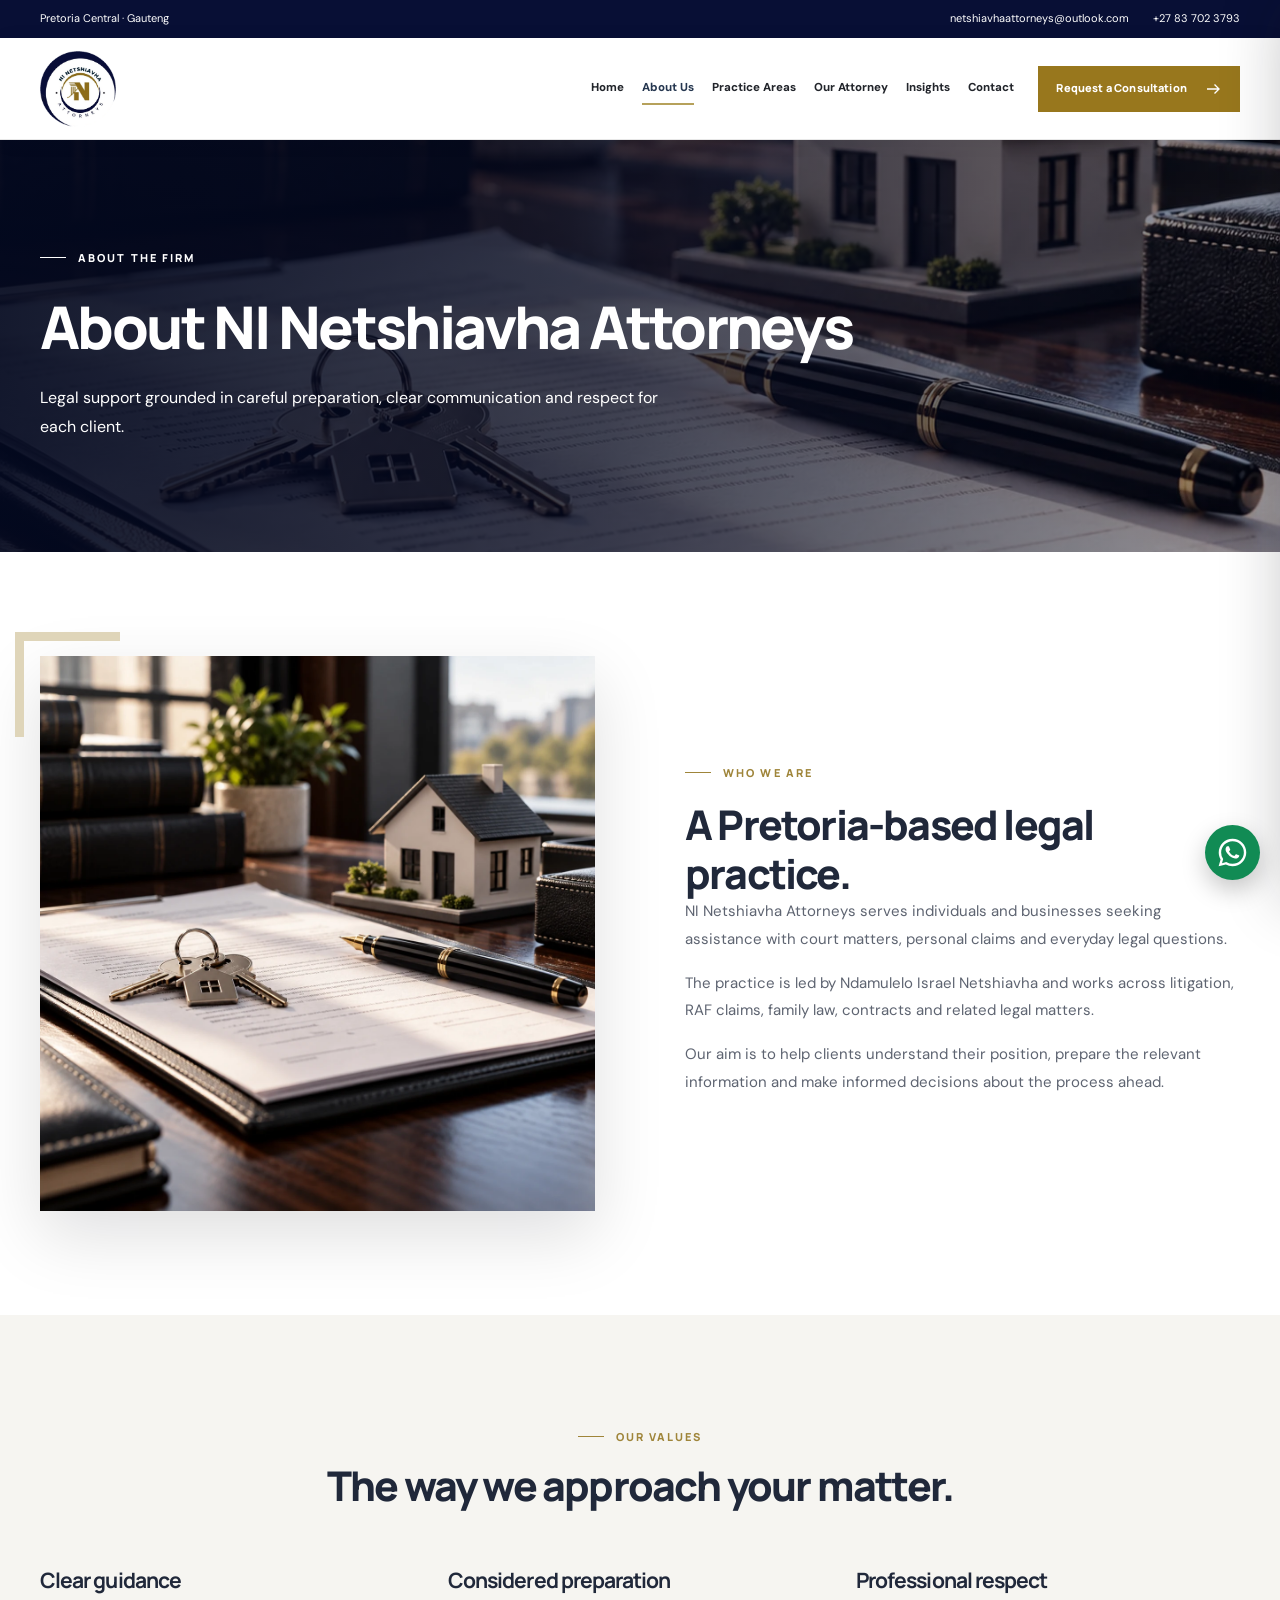
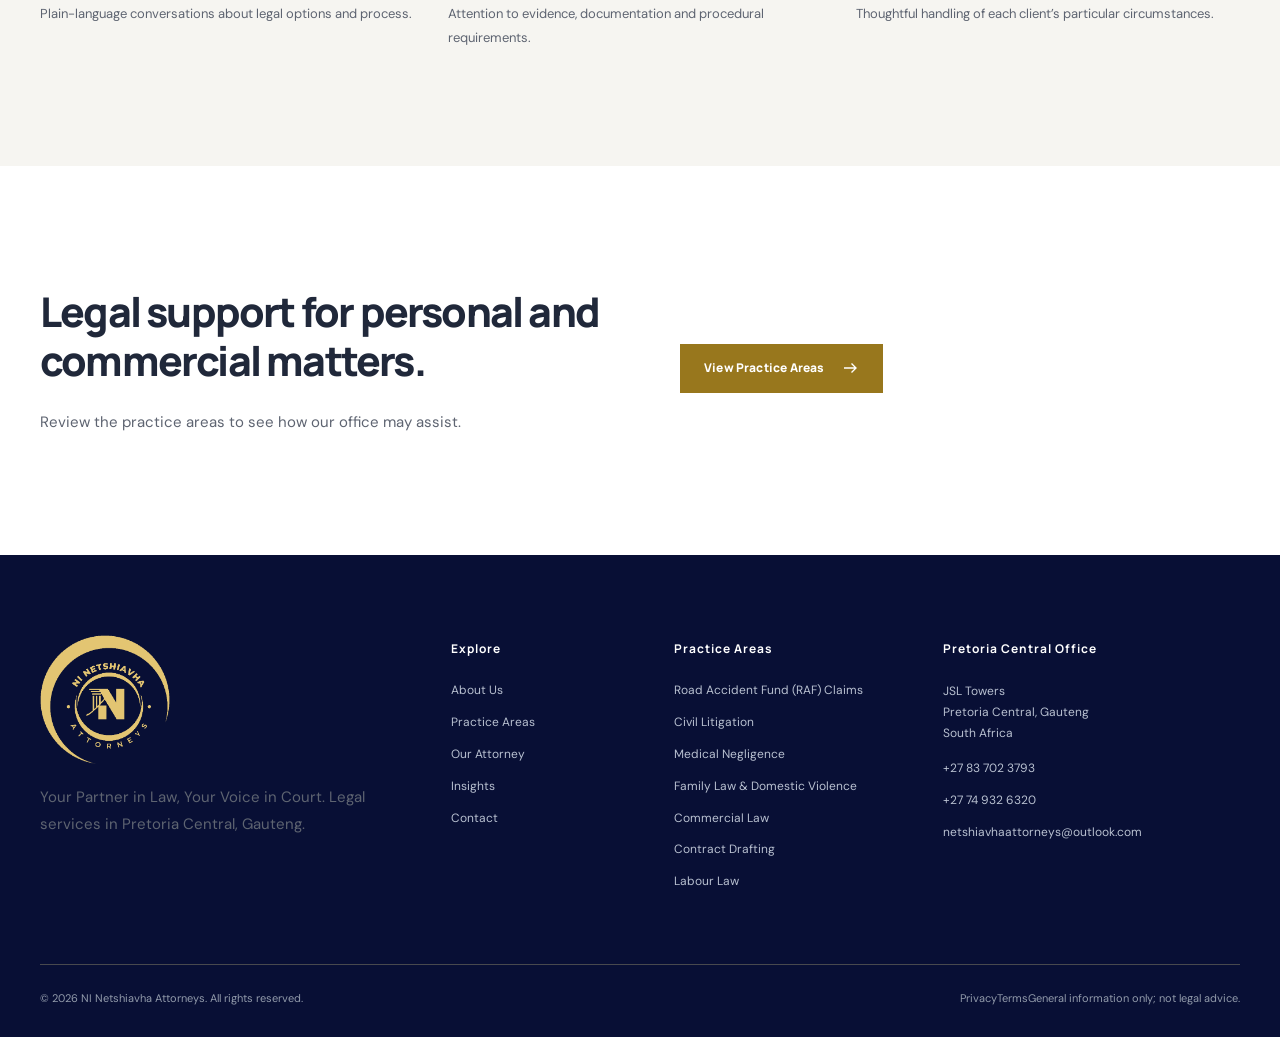
==== commit ec64c8b3: "Add unique photographic hero backgrounds to all pages" ====
--- a/about/index.html
+++ b/about/index.html
@@ -4,6 +4,6 @@
 <div class="topbar"><div class="container topbar-inner"><span class="topbar-address">Pretoria Central · Gauteng</span><div class="topbar-links"><a href="mailto:netshiavhaattorneys@outlook.com">netshiavhaattorneys@outlook.com</a><a href="tel:+27837023793">+27 83 702 3793</a></div></div></div>
 <header class="nav-shell"><div class="container nav-inner"><a aria-label="NI Netshiavha Attorneys homepage" class="brand" href="/"><img alt="NI Netshiavha Attorneys logo" height="76" src="/assets/logo-header-transparent.png" width="100"/></a><nav aria-label="Main navigation" class="nav-links"><a class="nav-link" href="/">Home</a><a aria-current="page" class="nav-link active" href="/about/">About Us</a><a class="nav-link" href="/practice-areas/">Practice Areas</a><a class="nav-link" href="/our-attorney/">Our Attorney</a><a class="nav-link" href="/insights/">Insights</a><a class="nav-link" href="/contact/">Contact</a></nav><a class="btn btn-gold nav-cta" href="/contact/">Request a Consultation <svg aria-hidden="true" fill="none" height="18" stroke="currentColor" stroke-width="1.8" viewbox="0 0 24 24" width="18" xmlns="http://www.w3.org/2000/svg"><path d="M4 12h16m-6-6 6 6-6 6"></path></svg></a><button aria-controls="mobile-panel" aria-expanded="false" aria-label="Open navigation" class="menu-open" data-mobile-open="" type="button">☰</button></div></header>
 <div class="mobile-backdrop" id="mobile-backdrop"></div><nav aria-hidden="true" aria-label="Mobile navigation" class="mobile-panel" id="mobile-panel" inert=""><div class="mobile-head"><img alt="NI Netshiavha Attorneys logo" height="76" src="/assets/logo-header-transparent.png" width="100"/><button aria-label="Close navigation" data-mobile-close="" type="button">×</button></div><div class="mobile-links"><a href="/">Home</a><a href="/about/">About Us</a><a href="/practice-areas/">Practice Areas</a><a href="/our-attorney/">Our Attorney</a><a href="/insights/">Insights</a><a href="/contact/">Contact</a></div><a class="btn btn-gold mobile-cta" href="/contact/">Contact the Firm <svg aria-hidden="true" fill="none" height="18" stroke="currentColor" stroke-width="1.8" viewbox="0 0 24 24" width="18" xmlns="http://www.w3.org/2000/svg"><path d="M4 12h16m-6-6 6 6-6 6"></path></svg></a></nav>
-<main id="main"><section class="page-hero"><div class="container"><span class="eyebrow eyebrow-light">ABOUT THE FIRM</span><h1>About NI Netshiavha Attorneys</h1><p>Legal support grounded in careful preparation, clear communication and respect for each client.</p></div></section><section class="section"><div class="container"><div class="intro-grid"><div class="intro-picture"><img alt="Illustrative legal documents and reference materials" loading="lazy" src="/assets/intro-legal-documents.webp"/></div><div class="intro-copy"><span class="eyebrow">WHO WE ARE</span><h2>A Pretoria-based legal practice.</h2><p>NI Netshiavha Attorneys serves individuals and businesses seeking assistance with court matters, personal claims and everyday legal questions.</p><p>The practice is led by Ndamulelo Israel Netshiavha and works across litigation, RAF claims, family law, contracts and related legal matters.</p><p>Our aim is to help clients understand their position, prepare the relevant information and make informed decisions about the process ahead.</p></div></div></div></section><section class="section cream"><div class="container"><div class="section-heading centered"><span class="eyebrow">OUR VALUES</span><h2>The way we approach your matter.</h2><p></p></div><div class="three-values"><div><h3>Clear guidance</h3><p>Plain-language conversations about legal options and process.</p></div><div><h3>Considered preparation</h3><p>Attention to evidence, documentation and procedural requirements.</p></div><div><h3>Professional respect</h3><p>Thoughtful handling of each client’s particular circumstances.</p></div></div></div></section><section class="section"><div class="container"><div class="two-column"><div><h2>Legal support for personal and commercial matters.</h2><p>Review the practice areas to see how our office may assist.</p></div><div><a class="btn btn-gold" href="/practice-areas/">View Practice Areas <svg aria-hidden="true" fill="none" height="18" stroke="currentColor" stroke-width="1.8" viewbox="0 0 24 24" width="18" xmlns="http://www.w3.org/2000/svg"><path d="M4 12h16m-6-6 6 6-6 6"></path></svg></a></div></div></div></section></main>
+<main id="main"><section class="page-hero" style="--page-hero-image:url('/assets/hero-about-property.webp')"><div class="container"><span class="eyebrow eyebrow-light">ABOUT THE FIRM</span><h1>About NI Netshiavha Attorneys</h1><p>Legal support grounded in careful preparation, clear communication and respect for each client.</p></div></section><section class="section"><div class="container"><div class="intro-grid"><div class="intro-picture"><img alt="Illustrative legal documents and reference materials" loading="lazy" src="/assets/intro-legal-documents.webp"/></div><div class="intro-copy"><span class="eyebrow">WHO WE ARE</span><h2>A Pretoria-based legal practice.</h2><p>NI Netshiavha Attorneys serves individuals and businesses seeking assistance with court matters, personal claims and everyday legal questions.</p><p>The practice is led by Ndamulelo Israel Netshiavha and works across litigation, RAF claims, family law, contracts and related legal matters.</p><p>Our aim is to help clients understand their position, prepare the relevant information and make informed decisions about the process ahead.</p></div></div></div></section><section class="section cream"><div class="container"><div class="section-heading centered"><span class="eyebrow">OUR VALUES</span><h2>The way we approach your matter.</h2><p></p></div><div class="three-values"><div><h3>Clear guidance</h3><p>Plain-language conversations about legal options and process.</p></div><div><h3>Considered preparation</h3><p>Attention to evidence, documentation and procedural requirements.</p></div><div><h3>Professional respect</h3><p>Thoughtful handling of each client’s particular circumstances.</p></div></div></div></section><section class="section"><div class="container"><div class="two-column"><div><h2>Legal support for personal and commercial matters.</h2><p>Review the practice areas to see how our office may assist.</p></div><div><a class="btn btn-gold" href="/practice-areas/">View Practice Areas <svg aria-hidden="true" fill="none" height="18" stroke="currentColor" stroke-width="1.8" viewbox="0 0 24 24" width="18" xmlns="http://www.w3.org/2000/svg"><path d="M4 12h16m-6-6 6 6-6 6"></path></svg></a></div></div></div></section></main>
 <footer class="site-footer"><div class="container"><div class="footer-grid"><div><a class="footer-logo" href="/"><img alt="NI Netshiavha Attorneys logo" height="105" loading="lazy" src="/assets/logo-footer-transparent.png" width="300"/></a><p>Your Partner in Law, Your Voice in Court. Legal services in Pretoria Central, Gauteng.</p></div><div><h3>Explore</h3><div class="footer-links"><a href="/about/">About Us</a><a href="/practice-areas/">Practice Areas</a><a href="/our-attorney/">Our Attorney</a><a href="/insights/">Insights</a><a href="/contact/">Contact</a></div></div><div><h3>Practice Areas</h3><div class="footer-links"><a href="/practice-areas/#raf">Road Accident Fund (RAF) Claims</a><a href="/practice-areas/#civil">Civil Litigation</a><a href="/practice-areas/#medical">Medical Negligence</a><a href="/practice-areas/#family">Family Law &amp; Domestic Violence</a><a href="/practice-areas/#commercial">Commercial Law</a><a href="/practice-areas/#contracts">Contract Drafting</a><a href="/practice-areas/#labour">Labour Law</a></div></div><div class="footer-location"><h3>Pretoria Central Office</h3><address>JSL Towers<br/>Pretoria Central, Gauteng<br/>South Africa</address><div class="footer-links" style="margin-top:15px"><a href="tel:+27837023793">+27 83 702 3793</a><a href="tel:+27749326320">+27 74 932 6320</a><a href="mailto:netshiavhaattorneys@outlook.com">netshiavhaattorneys@outlook.com</a></div></div></div><div class="footer-bottom"><span>© 2026 NI Netshiavha Attorneys. All rights reserved.</span><span class="footer-legal"><a href="/privacy/">Privacy</a><a href="/terms/">Terms</a><span>General information only; not legal advice.</span></span></div></div></footer>
 <a aria-label="WhatsApp NI Netshiavha Attorneys" class="floating-whatsapp" href="https://wa.me/27837023793?text=Good%20day%2C%20I%20would%20like%20to%20enquire%20about%20legal%20services." rel="noopener noreferrer" target="_blank" title="WhatsApp NI Netshiavha Attorneys"><svg aria-hidden="true" viewbox="0 0 32 32" xmlns="http://www.w3.org/2000/svg"><path d="M16 .8C7.61.8.8 7.59.8 15.98c0 2.69.7 5.31 2.03 7.62L.7 31.3l7.91-2.08a15.15 15.15 0 0 0 7.37 1.88h.01c8.38 0 15.2-6.82 15.2-15.2 0-4.06-1.58-7.88-4.46-10.76A15.07 15.07 0 0 0 16 .8Zm0 27.73a12.54 12.54 0 0 1-6.39-1.75l-.46-.27-4.7 1.23 1.25-4.58-.3-.47a12.5 12.5 0 0 1-1.93-6.7C3.47 9.08 9.08 3.47 16 3.47a12.45 12.45 0 0 1 8.87 3.68 12.48 12.48 0 0 1 3.67 8.86c0 6.91-5.62 12.52-12.54 12.52Zm6.88-9.38c-.38-.19-2.23-1.1-2.58-1.23-.34-.13-.59-.19-.84.19s-.96 1.23-1.18 1.49-.44.29-.82.1a10.32 10.32 0 0 1-3.04-1.88 11.39 11.39 0 0 1-2.1-2.61c-.22-.38-.02-.58.16-.77.17-.17.38-.44.57-.66s.25-.38.38-.63.06-.47-.03-.66c-.1-.19-.85-2.04-1.16-2.8-.3-.74-.61-.64-.84-.65l-.71-.01c-.25 0-.66.1-1.01.47-.34.38-1.32 1.29-1.32 3.13s1.35 3.62 1.53 3.87a14.37 14.37 0 0 0 5.51 4.89c1.03.45 1.84.72 2.48.93 1.04.33 1.98.29 2.72.18.83-.13 2.23-.91 2.55-1.79.31-.88.31-1.64.22-1.8-.09-.16-.34-.25-.72-.44Z" fill="currentColor"></path></svg><span aria-hidden="true" class="whatsapp-tooltip">WhatsApp Us</span></a><button aria-label="Back to top" class="scroll-top" title="Back to top" type="button">↑</button></body></html>
--- a/assets/site.css
+++ b/assets/site.css
@@ -134,3 +134,11 @@
 
 /* NI Netshiavha brand overrides */
 .topbar,.site-footer{background:#080f35!important}.btn-gold{background:#98771d!important;border-color:#98771d!important;color:#fff!important}.btn-gold:hover{background:#806313!important}.section-navy{background:#080f35!important}.hero::before{background:linear-gradient(90deg,rgba(3,9,32,.92),rgba(3,9,32,.60) 58%,rgba(3,9,32,.20))!important}.brand img{object-fit:contain;width:100px;height:76px}.footer-logo img{height:130px;max-width:190px;object-fit:contain}.attorney-img{width:100%;height:100%;object-fit:cover}.practice-overview{display:grid;grid-template-columns:repeat(3,1fr);gap:24px}.service-item{border:1px solid #e8e4d8;padding:28px;background:#fff}.service-item h3{margin:10px 0}.service-item p{margin:0}.legal-prose{max-width:820px;margin:auto}.legal-prose h2{margin-top:28px}.photo-frame img{width:100%;height:auto;object-fit:cover}.intro-picture>img{max-height:650px;object-fit:cover}.page-hero{background:#080f35!important}@media(max-width:900px){.practice-overview{grid-template-columns:repeat(2,1fr)}}@media(max-width:620px){.practice-overview{grid-template-columns:1fr}.brand img{width:75px;height:60px}}
+
+/* V2 FIX: photographic, non-repeating full-bleed hero images on EVERY page.
+   The prior final brand override replaced the hero photograph with a flat gradient. */
+.hero::before {background-image:linear-gradient(90deg,rgba(3,9,32,.92) 0%,rgba(3,9,32,.86) 32%,rgba(3,9,32,.62) 58%,rgba(3,9,32,.24) 100%),var(--hero-image)!important;background-color:#080f35!important;background-position:center!important;background-size:cover!important;}
+.page-hero{position:relative;isolation:isolate;background-color:#080f35!important;background-image:linear-gradient(90deg,rgba(3,9,32,.93),rgba(3,9,32,.76) 47%,rgba(3,9,32,.38)),var(--page-hero-image)!important;background-position:center!important;background-size:cover!important;background-repeat:no-repeat!important;}
+.page-hero .container{position:relative;z-index:1;}
+.page-hero p,.page-hero h1,.page-hero .eyebrow{color:#fff;}
+@media(max-width:600px){.hero::before{background-image:linear-gradient(90deg,rgba(3,9,32,.93),rgba(3,9,32,.75)),var(--hero-image)!important;background-position:65% center!important}.page-hero{background-image:linear-gradient(90deg,rgba(3,9,32,.90),rgba(3,9,32,.68)),var(--page-hero-image)!important;background-position:center!important}}
